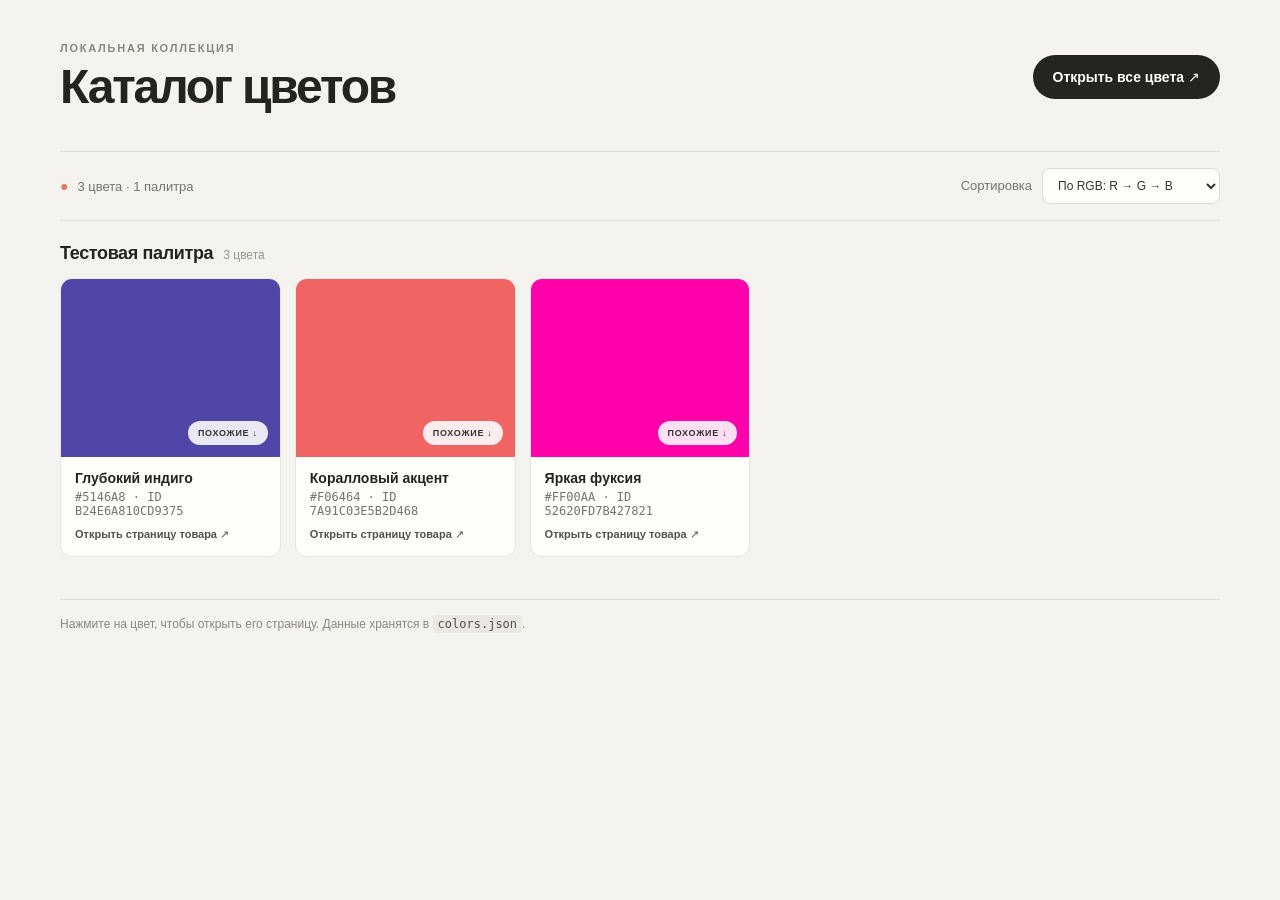
==== index.html @ 250d1fd6 "1" ====
<!doctype html>
<html lang="ru">
<head>
  <meta charset="utf-8">
  <meta name="viewport" content="width=device-width, initial-scale=1">
  <meta name="theme-color" content="#f5f3ef">
  <title>Каталог цветов</title>
  <link rel="stylesheet" href="styles.css">
</head>
<body>
  <main class="shell">
    <header class="topbar">
      <div>
        <p class="eyebrow">Локальная коллекция</p>
        <h1>Каталог цветов</h1>
      </div>
      <button class="button button-dark" id="openAll">Открыть все цвета ↗</button>
    </header>

    <section class="intro">
      <div><span class="intro-mark">●</span><span id="summary">Цвета из всех палитр</span></div>
      <label class="sort-control">Сортировка
        <select id="sort">
          <option value="rgb">По RGB: R → G → B</option>
          <option value="name">По названию</option>
          <option value="palette">По палитре</option>
        </select>
      </label>
    </section>

    <div id="groups" class="groups"></div>
    <footer>Нажмите на цвет, чтобы открыть его страницу. Данные хранятся в <code>colors.json</code>.</footer>
  </main>
  <script src="app.js"></script>
</body>
</html>
---- styles.css ----
:root{font-family:Arial,sans-serif;color:#23231f;background:#f5f3ef;font-synthesis:none;text-rendering:optimizeLegibility}*{box-sizing:border-box}body{margin:0;min-width:320px}.shell{max-width:1240px;margin:auto;padding:42px 40px 28px}.topbar{display:flex;align-items:center;justify-content:space-between;gap:20px}.eyebrow{font-size:11px;text-transform:uppercase;letter-spacing:.16em;color:#89877f;font-weight:700;margin:0 0 8px}h1{font:700 clamp(32px,5vw,48px)/1.06 Arial,sans-serif;letter-spacing:-.045em;margin:0}.button{border:0;border-radius:999px;padding:14px 20px;font:600 14px Arial,sans-serif;cursor:pointer;transition:transform .15s,background .15s}.button:hover{transform:translateY(-1px)}.button-dark{color:white;background:#25251f}.button-dark:hover{background:#414139}.intro{margin:38px 0 22px;padding:16px 0;border-top:1px solid #dedbd4;border-bottom:1px solid #dedbd4;display:flex;justify-content:space-between;align-items:center;gap:16px;color:#77756e;font-size:13px}.intro-mark{color:#e17860;font-size:14px;margin-right:9px}.sort-control{display:flex;align-items:center;gap:10px}.sort-control select{border:1px solid #dedbd4;border-radius:8px;background:#fffefa;color:#34342f;padding:9px 30px 9px 11px;font:500 12px Arial,sans-serif}.groups{display:grid;gap:34px}.palette-heading{display:flex;align-items:baseline;gap:10px;margin-bottom:14px}.palette-heading h2{font:700 18px Arial,sans-serif;margin:0;letter-spacing:-.02em}.palette-heading span{color:#99968e;font-size:12px}.color-grid{display:grid;grid-template-columns:repeat(auto-fill,minmax(190px,1fr));gap:14px}.color-card{background:#fffefa;border:1px solid #e8e5de;border-radius:12px;overflow:hidden;min-width:0;transition:transform .16s,box-shadow .16s;cursor:pointer}.color-card:hover,.color-card:focus-visible{transform:translateY(-3px);box-shadow:0 10px 25px #28251b16;outline:none}.swatch{height:178px;position:relative}.swatch:after{content:'ПОХОЖИЕ ↓';position:absolute;bottom:12px;right:12px;background:#ffffffdf;border-radius:999px;padding:7px 10px;font-size:9px;font-weight:700;letter-spacing:.08em;color:#333}.card-info{padding:13px 14px 14px}.color-name{font-weight:600;font-size:14px;white-space:nowrap;overflow:hidden;text-overflow:ellipsis}.color-code{font:12px ui-monospace,Consolas,monospace;color:#77756e;margin-top:4px}.open-link{display:inline-block;margin-top:10px;color:#545149;font-size:11px;font-weight:700;text-decoration:none}.open-link:hover{text-decoration:underline}.similar{display:none;border-top:1px solid #eeece6;padding:12px 14px 14px}.color-card.selected .similar{display:block}.similar-label{font-size:10px;text-transform:uppercase;letter-spacing:.1em;color:#918e85;margin-bottom:8px}.similar-list{display:flex;gap:7px}.similar-chip{width:31px;height:31px;border-radius:7px;border:1px solid #00000012;cursor:pointer;position:relative}.similar-chip:hover:after{content:attr(title);position:absolute;z-index:2;bottom:36px;left:50%;transform:translateX(-50%);white-space:nowrap;background:#25251f;color:#fff;padding:5px 7px;border-radius:5px;font-size:10px}.empty{border:1px dashed #d8d4cb;border-radius:12px;padding:32px;color:#817e75;text-align:center}footer{border-top:1px solid #dedbd4;margin-top:42px;padding-top:17px;color:#8b8881;font-size:12px}code{background:#ebe8e1;padding:2px 5px;border-radius:4px;color:#514f49}@media(max-width:640px){.shell{padding:26px 18px}.topbar{align-items:flex-start;flex-direction:column}.button{width:100%}.intro{align-items:flex-start;flex-direction:column;margin-top:25px}.color-grid{grid-template-columns:repeat(2,minmax(0,1fr));gap:10px}.swatch{height:145px}.palette-heading h2{font-size:16px}}
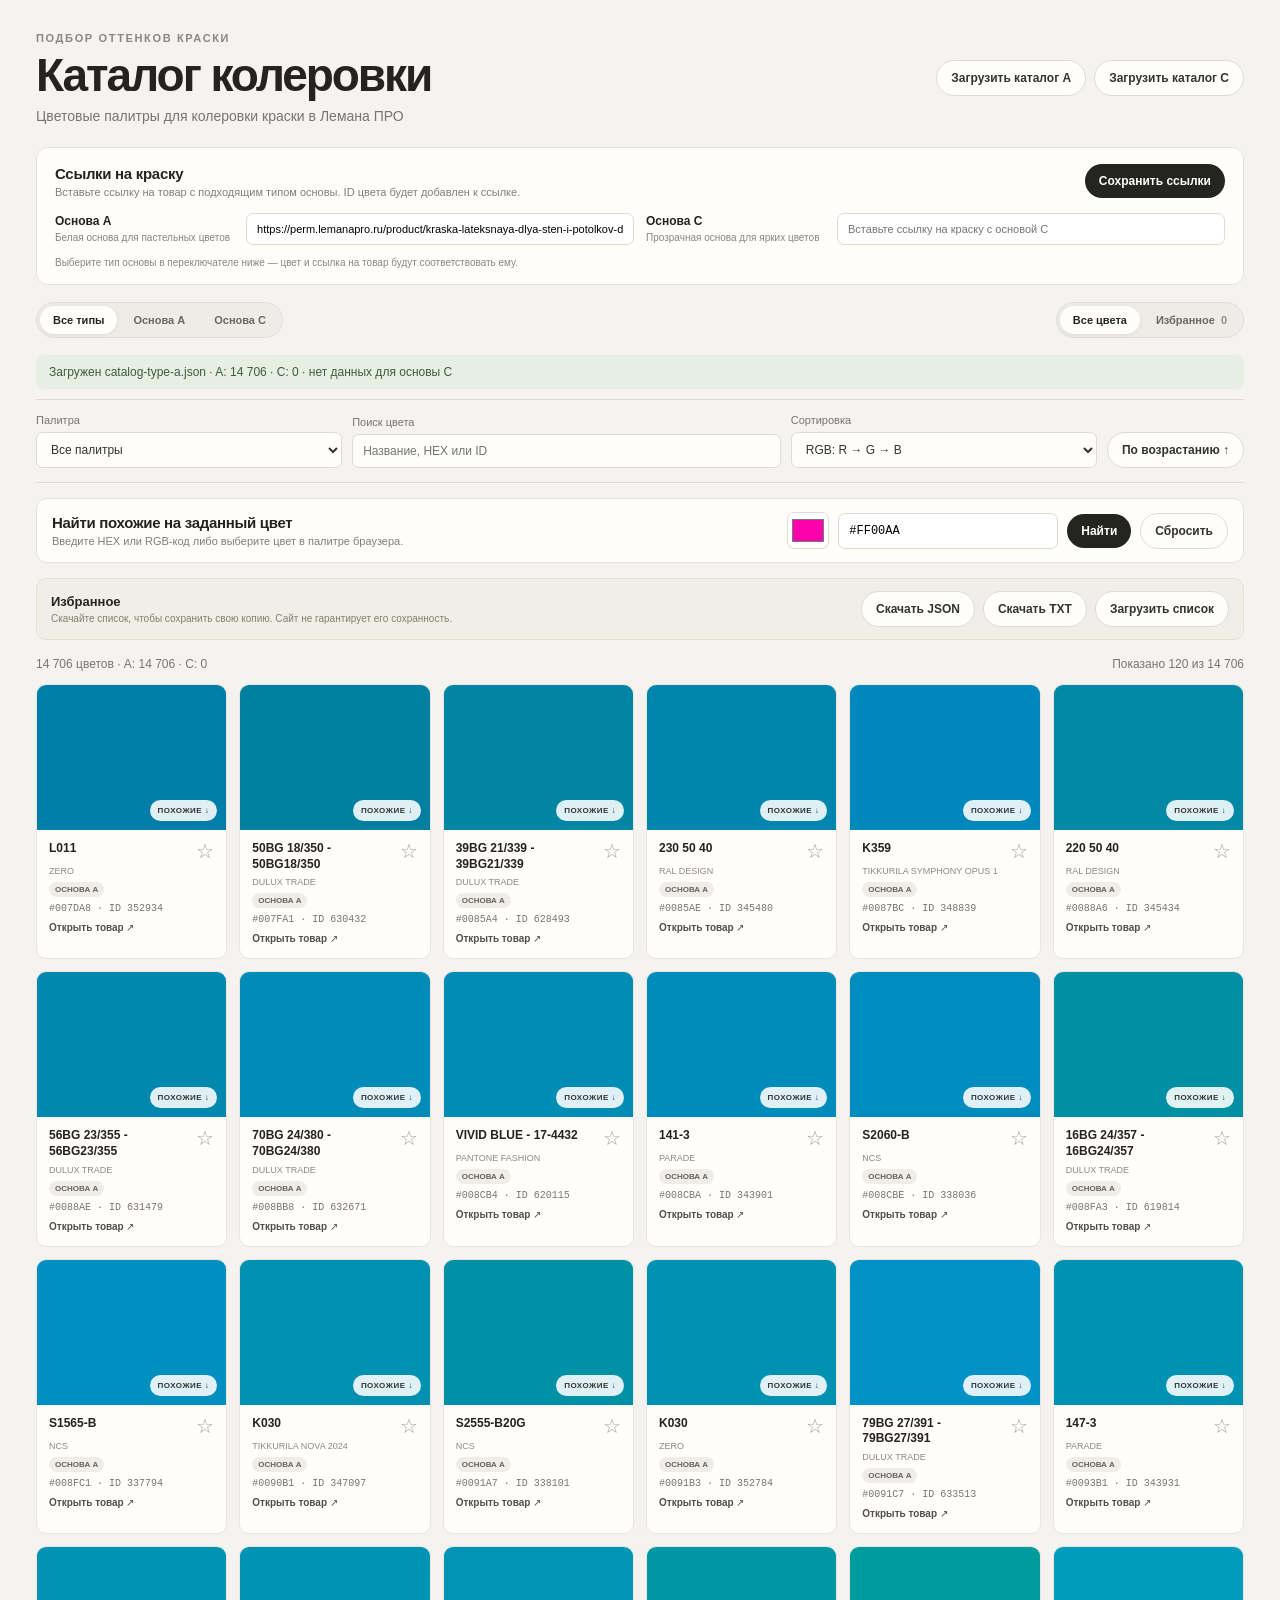
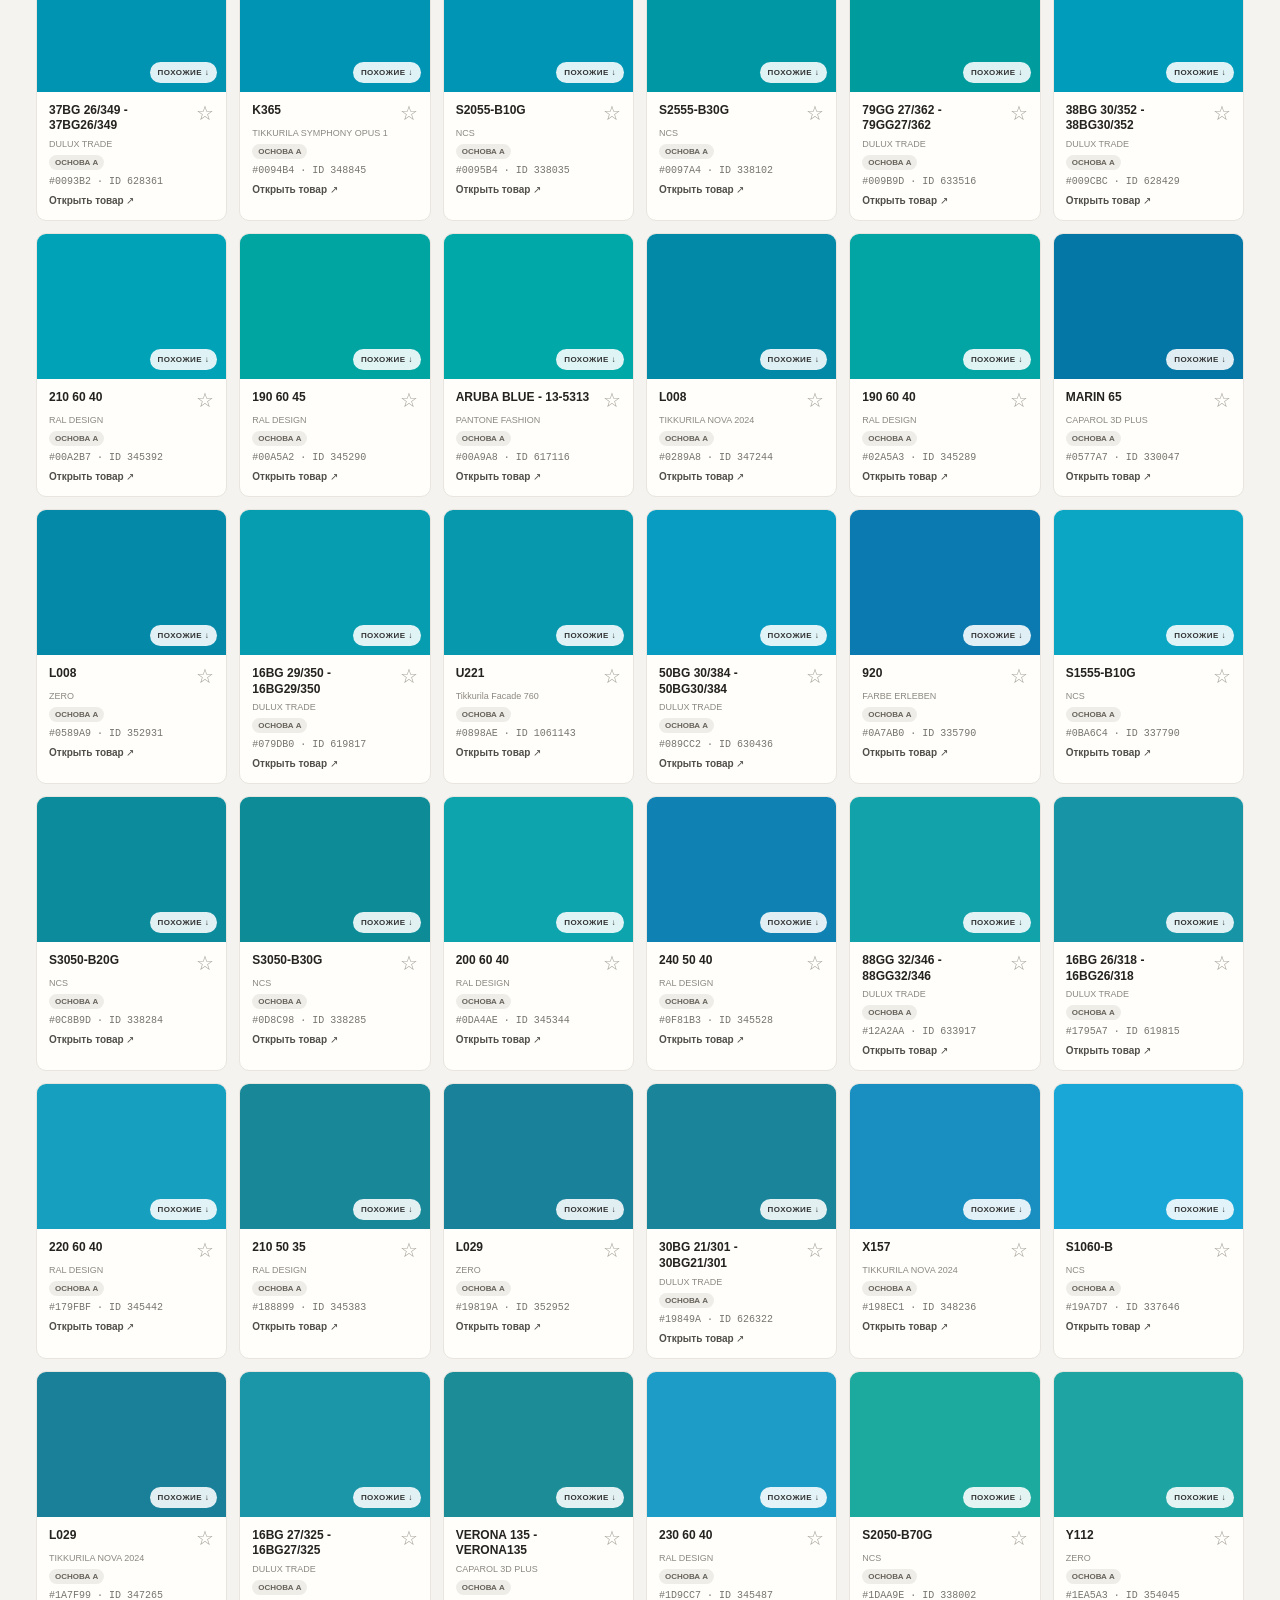
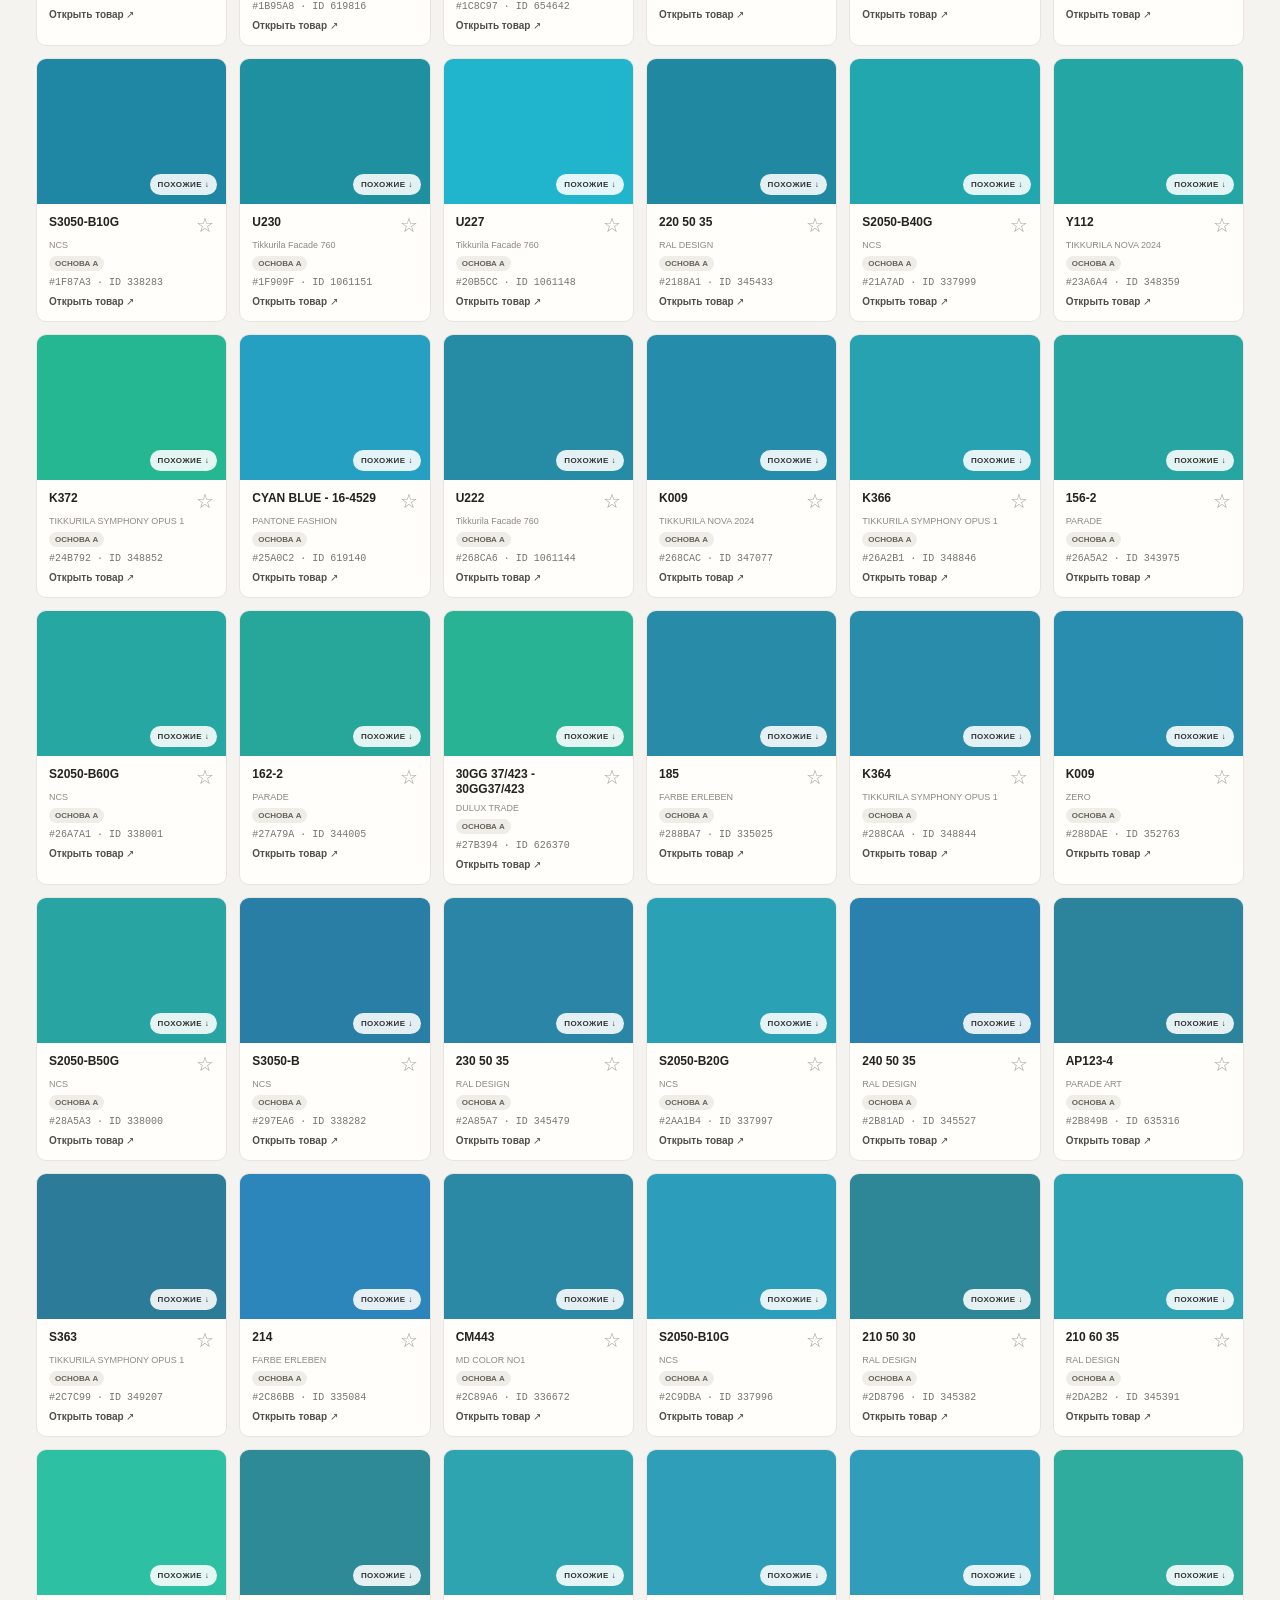
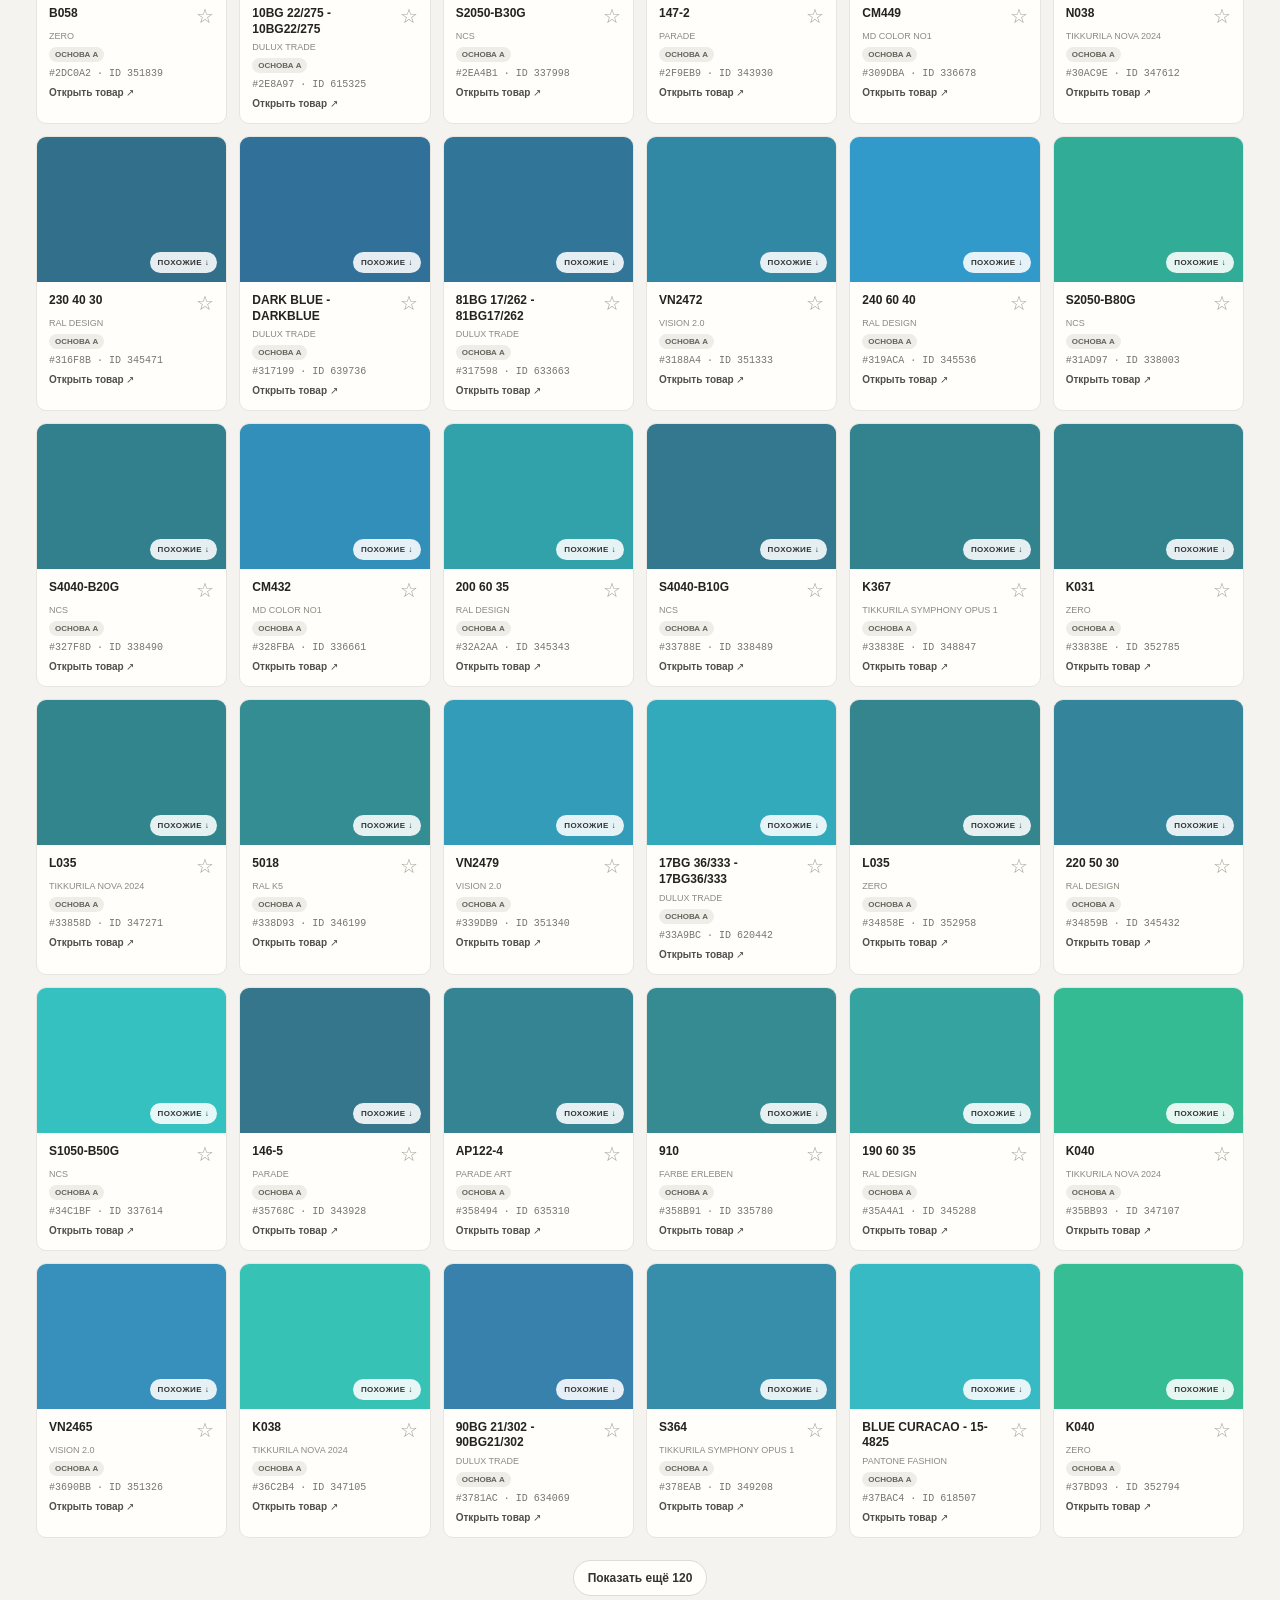
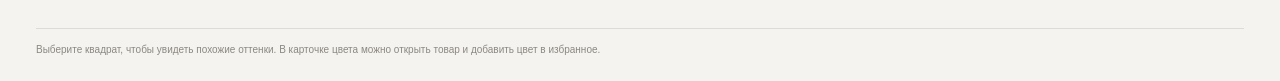
==== commit 3016588c: "2" ====
--- a/index.html
+++ b/index.html
@@ -4,32 +4,91 @@
   <meta charset="utf-8">
   <meta name="viewport" content="width=device-width, initial-scale=1">
   <meta name="theme-color" content="#f5f3ef">
-  <title>Каталог цветов</title>
+  <title>Каталог колеровки Лемана ПРО</title>
   <link rel="stylesheet" href="styles.css">
 </head>
 <body>
   <main class="shell">
     <header class="topbar">
       <div>
-        <p class="eyebrow">Локальная коллекция</p>
-        <h1>Каталог цветов</h1>
+        <p class="eyebrow">Подбор оттенков краски</p>
+        <h1>Каталог колеровки</h1>
+        <p class="subtitle">Цветовые палитры для колеровки краски в Лемана ПРО</p>
       </div>
-      <button class="button button-dark" id="openAll">Открыть все цвета ↗</button>
+      <div class="header-actions">
+        <button class="button button-light" id="loadAButton" type="button">Загрузить каталог A</button>
+        <input id="catalogAFile" type="file" accept=".json,application/json" hidden>
+        <button class="button button-light" id="loadCButton" type="button">Загрузить каталог C</button>
+        <input id="catalogCFile" type="file" accept=".json,application/json" hidden>
+      </div>
     </header>
 
-    <section class="intro">
-      <div><span class="intro-mark">●</span><span id="summary">Цвета из всех палитр</span></div>
-      <label class="sort-control">Сортировка
-        <select id="sort">
-          <option value="rgb">По RGB: R → G → B</option>
-          <option value="name">По названию</option>
-          <option value="palette">По палитре</option>
+    <section class="link-settings">
+      <div class="link-settings-title">
+        <div><h2>Ссылки на краску</h2><p>Вставьте ссылку на товар с подходящим типом основы. ID цвета будет добавлен к ссылке.</p></div>
+        <button id="saveLinks" class="button button-dark" type="button">Сохранить ссылки</button>
+      </div>
+      <div class="link-grid">
+        <label><span><b>Основа A</b><small>Белая основа для пастельных цветов</small></span><input id="linkA" type="url" placeholder="Вставьте ссылку на краску с основой A"></label>
+        <label><span><b>Основа C</b><small>Прозрачная основа для ярких цветов</small></span><input id="linkC" type="url" placeholder="Вставьте ссылку на краску с основой C"></label>
+      </div>
+      <p class="link-note">Выберите тип основы в переключателе ниже — цвет и ссылка на товар будут соответствовать ему.</p>
+    </section>
+
+    <section class="catalog-bar" aria-label="Тип основы и список">
+      <div class="segmented" id="typeTabs" aria-label="Тип основы">
+        <button type="button" class="active" data-type="all">Все типы</button>
+        <button type="button" data-type="A">Основа A</button>
+        <button type="button" data-type="C">Основа C</button>
+      </div>
+      <div class="segmented view-tabs" aria-label="Список цветов">
+        <button type="button" class="active" id="viewAll">Все цвета</button>
+        <button type="button" id="viewFavorites">Избранное <span id="favoriteCount">0</span></button>
+      </div>
+    </section>
+
+    <div id="status" class="status" role="status">Загружаю каталоги…</div>
+
+    <section class="toolbar" aria-label="Поиск и сортировка">
+      <label>Палитра<select id="paletteFilter" disabled><option value="">Все палитры</option></select></label>
+      <label class="search-label">Поиск цвета<input id="search" type="search" placeholder="Название, HEX или ID" disabled></label>
+      <label>Сортировка
+        <select id="sort" disabled>
+          <option value="rgb">RGB: R → G → B</option>
+          <option value="brightness">Яркость</option>
+          <option value="hue">Оттенок (hue)</option>
+          <option value="saturation">Насыщенность</option>
+          <option value="name">Название цвета</option>
+          <option value="palette">Название палитры</option>
+          <option value="similarity">Похожесть на выбранный цвет</option>
         </select>
       </label>
+      <button id="sortDirection" class="button button-light" type="button" disabled>По возрастанию ↑</button>
     </section>
 
-    <div id="groups" class="groups"></div>
-    <footer>Нажмите на цвет, чтобы открыть его страницу. Данные хранятся в <code>colors.json</code>.</footer>
+    <section class="color-search" aria-label="Поиск цвета по образцу">
+      <div class="color-search-copy"><h2>Найти похожие на заданный цвет</h2><p>Введите HEX или RGB-код либо выберите цвет в палитре браузера.</p></div>
+      <input id="referencePicker" type="color" value="#FF00AA" aria-label="Открыть цветовой круг">
+      <input id="referenceText" type="text" value="#FF00AA" placeholder="#FF00AA или rgb(255, 0, 170)" aria-label="HEX или RGB">
+      <button id="findSimilar" class="button button-dark" type="button" disabled>Найти</button>
+      <button id="clearSimilar" class="button button-light" type="button" disabled>Сбросить</button>
+    </section>
+
+    <section id="favoriteTools" class="favorite-tools" hidden>
+      <div><b>Избранное</b><small>Скачайте список, чтобы сохранить свою копию. Сайт не гарантирует его сохранность.</small></div>
+      <div class="favorite-actions">
+        <button id="downloadFavoritesJson" class="button button-light" type="button">Скачать JSON</button>
+        <button id="downloadFavoritesTxt" class="button button-light" type="button">Скачать TXT</button>
+        <button id="importFavoritesButton" class="button button-light" type="button">Загрузить список</button>
+        <input id="importFavoritesFile" type="file" accept=".json,application/json" hidden>
+        <button id="openFavorites" class="button button-dark" type="button" hidden>Открыть все результаты ↗</button>
+      </div>
+    </section>
+
+    <section class="results-head"><div id="summary">Каталоги не загружены</div><div id="resultCount"></div></section>
+    <div id="colorGrid" class="color-grid"></div>
+    <div class="more-wrap"><button id="showMore" class="button button-light" type="button" hidden>Показать ещё</button></div>
+    <footer>Выберите квадрат, чтобы увидеть похожие оттенки. В карточке цвета можно открыть товар и добавить цвет в избранное.</footer>
   </main>
   <script src="app.js"></script>
 </body>
--- a/styles.css
+++ b/styles.css
@@ -1 +1 @@
-:root{font-family:Arial,sans-serif;color:#23231f;background:#f5f3ef;font-synthesis:none;text-rendering:optimizeLegibility}*{box-sizing:border-box}body{margin:0;min-width:320px}.shell{max-width:1240px;margin:auto;padding:42px 40px 28px}.topbar{display:flex;align-items:center;justify-content:space-between;gap:20px}.eyebrow{font-size:11px;text-transform:uppercase;letter-spacing:.16em;color:#89877f;font-weight:700;margin:0 0 8px}h1{font:700 clamp(32px,5vw,48px)/1.06 Arial,sans-serif;letter-spacing:-.045em;margin:0}.button{border:0;border-radius:999px;padding:14px 20px;font:600 14px Arial,sans-serif;cursor:pointer;transition:transform .15s,background .15s}.button:hover{transform:translateY(-1px)}.button-dark{color:white;background:#25251f}.button-dark:hover{background:#414139}.intro{margin:38px 0 22px;padding:16px 0;border-top:1px solid #dedbd4;border-bottom:1px solid #dedbd4;display:flex;justify-content:space-between;align-items:center;gap:16px;color:#77756e;font-size:13px}.intro-mark{color:#e17860;font-size:14px;margin-right:9px}.sort-control{display:flex;align-items:center;gap:10px}.sort-control select{border:1px solid #dedbd4;border-radius:8px;background:#fffefa;color:#34342f;padding:9px 30px 9px 11px;font:500 12px Arial,sans-serif}.groups{display:grid;gap:34px}.palette-heading{display:flex;align-items:baseline;gap:10px;margin-bottom:14px}.palette-heading h2{font:700 18px Arial,sans-serif;margin:0;letter-spacing:-.02em}.palette-heading span{color:#99968e;font-size:12px}.color-grid{display:grid;grid-template-columns:repeat(auto-fill,minmax(190px,1fr));gap:14px}.color-card{background:#fffefa;border:1px solid #e8e5de;border-radius:12px;overflow:hidden;min-width:0;transition:transform .16s,box-shadow .16s;cursor:pointer}.color-card:hover,.color-card:focus-visible{transform:translateY(-3px);box-shadow:0 10px 25px #28251b16;outline:none}.swatch{height:178px;position:relative}.swatch:after{content:'ПОХОЖИЕ ↓';position:absolute;bottom:12px;right:12px;background:#ffffffdf;border-radius:999px;padding:7px 10px;font-size:9px;font-weight:700;letter-spacing:.08em;color:#333}.card-info{padding:13px 14px 14px}.color-name{font-weight:600;font-size:14px;white-space:nowrap;overflow:hidden;text-overflow:ellipsis}.color-code{font:12px ui-monospace,Consolas,monospace;color:#77756e;margin-top:4px}.open-link{display:inline-block;margin-top:10px;color:#545149;font-size:11px;font-weight:700;text-decoration:none}.open-link:hover{text-decoration:underline}.similar{display:none;border-top:1px solid #eeece6;padding:12px 14px 14px}.color-card.selected .similar{display:block}.similar-label{font-size:10px;text-transform:uppercase;letter-spacing:.1em;color:#918e85;margin-bottom:8px}.similar-list{display:flex;gap:7px}.similar-chip{width:31px;height:31px;border-radius:7px;border:1px solid #00000012;cursor:pointer;position:relative}.similar-chip:hover:after{content:attr(title);position:absolute;z-index:2;bottom:36px;left:50%;transform:translateX(-50%);white-space:nowrap;background:#25251f;color:#fff;padding:5px 7px;border-radius:5px;font-size:10px}.empty{border:1px dashed #d8d4cb;border-radius:12px;padding:32px;color:#817e75;text-align:center}footer{border-top:1px solid #dedbd4;margin-top:42px;padding-top:17px;color:#8b8881;font-size:12px}code{background:#ebe8e1;padding:2px 5px;border-radius:4px;color:#514f49}@media(max-width:640px){.shell{padding:26px 18px}.topbar{align-items:flex-start;flex-direction:column}.button{width:100%}.intro{align-items:flex-start;flex-direction:column;margin-top:25px}.color-grid{grid-template-columns:repeat(2,minmax(0,1fr));gap:10px}.swatch{height:145px}.palette-heading h2{font-size:16px}}
+:root{font-family:Arial,sans-serif;color:#24231f;background:#f5f3ef;font-synthesis:none;text-rendering:optimizeLegibility}*{box-sizing:border-box}body{margin:0;min-width:320px}.shell{max-width:1420px;margin:auto;padding:32px 36px 26px}.topbar{display:flex;align-items:center;justify-content:space-between;gap:24px}.eyebrow{font-size:11px;text-transform:uppercase;letter-spacing:.15em;color:#89877f;font-weight:700;margin:0 0 7px}h1{font-size:clamp(32px,4.6vw,46px);line-height:1.05;letter-spacing:-.045em;margin:0}.subtitle{font-size:14px;color:#77756e;margin:9px 0 0}.header-actions,.favorite-actions{display:flex;align-items:center;gap:8px;flex-wrap:wrap}.button{border:0;border-radius:999px;padding:10px 14px;font:600 12px Arial,sans-serif;cursor:pointer;transition:transform .15s,background .15s}.button:hover:not(:disabled){transform:translateY(-1px)}.button:disabled{opacity:.45;cursor:not-allowed}.button-dark{color:#fff;background:#25251f}.button-dark:hover:not(:disabled){background:#414139}.button-light{color:#34342f;background:#fffefa;border:1px solid #dedbd4}.button-light:hover:not(:disabled){background:#f0eee8}.link-settings{margin:23px 0 17px;padding:16px 18px;background:#fffefa;border:1px solid #e5e2db;border-radius:12px}.link-settings-title{display:flex;justify-content:space-between;align-items:center;gap:16px}.link-settings h2,.color-search h2{font-size:15px;margin:0 0 4px;letter-spacing:-.02em}.link-settings-title p,.color-search p{font-size:11px;color:#817e75;margin:0}.link-grid{display:grid;grid-template-columns:1fr 1fr;gap:12px;margin-top:15px}.link-grid label{display:grid;grid-template-columns:minmax(145px,.7fr) minmax(220px,1.5fr);align-items:center;gap:10px}.link-grid b,.link-grid small{display:block}.link-grid b{font-size:12px}.link-grid small{font-size:10px;line-height:1.3;color:#88857d;margin-top:3px}.link-grid input{width:100%;min-width:0;border:1px solid #dedbd4;border-radius:7px;padding:9px 10px;font:11px Arial,sans-serif;background:#fff}.link-note{margin:12px 0 0;color:#8a877e;font-size:10px}.catalog-bar{display:flex;justify-content:space-between;align-items:center;gap:12px;margin:17px 0}.segmented{display:inline-flex;gap:3px;padding:3px;border-radius:999px;border:1px solid #e2dfd8;background:#eeece6}.segmented button{border:0;border-radius:999px;padding:8px 13px;background:transparent;color:#69675f;font:600 11px Arial,sans-serif;cursor:pointer}.segmented button.active{background:#fffefa;color:#25251f;box-shadow:0 1px 4px #00000012}.view-tabs #favoriteCount{color:#948f84;margin-left:3px}.status{margin:10px 0;padding:10px 13px;border-radius:8px;background:#eeece6;color:#615f58;font-size:12px}.status.error{background:#f8e7e3;color:#8b3527}.status.success{background:#e7efe5;color:#3d5c3c}.toolbar{display:grid;grid-template-columns:minmax(175px,1fr) minmax(220px,1.4fr) minmax(180px,1fr) auto;gap:10px;align-items:end;padding:14px 0;border-top:1px solid #dedbd4;border-bottom:1px solid #dedbd4}.toolbar label{display:flex;flex-direction:column;gap:6px;color:#77756e;font-size:11px}.toolbar select,.toolbar input{min-width:0;width:100%;border:1px solid #dedbd4;border-radius:7px;background:#fffefa;color:#34342f;padding:9px 10px;font:12px Arial,sans-serif}.toolbar select:disabled,.toolbar input:disabled{opacity:.6}.color-search{display:flex;align-items:center;gap:9px;margin:15px 0;padding:13px 15px;background:#fffefa;border:1px solid #e5e2db;border-radius:11px}.color-search-copy{margin-right:auto}.color-search h2{font-size:15px;margin:0 0 4px;letter-spacing:-.02em}.color-search p{font-size:11px;color:#817e75;margin:0}.color-search input[type=color]{width:42px;height:37px;padding:2px;border:1px solid #dedbd4;border-radius:7px;background:#fff;cursor:pointer}.color-search input[type=text]{width:220px;max-width:28vw;border:1px solid #dedbd4;border-radius:7px;padding:10px;font:12px ui-monospace,Consolas,monospace}.favorite-tools{display:flex;justify-content:space-between;align-items:center;gap:15px;margin:14px 0;padding:12px 14px;background:#f1eee7;border:1px solid #e4e0d8;border-radius:10px}.favorite-tools b,.favorite-tools small{display:block}.favorite-tools b{font-size:13px}.favorite-tools small{margin-top:4px;color:#817e75;font-size:10px}.results-head{display:flex;justify-content:space-between;align-items:center;gap:12px;margin:17px 0 13px;color:#77756e;font-size:12px}.color-grid{display:grid;grid-template-columns:repeat(auto-fill,minmax(168px,1fr));gap:12px}.color-card{background:#fffefa;border:1px solid #e8e5de;border-radius:10px;overflow:hidden;min-width:0;transition:transform .15s,box-shadow .15s;cursor:pointer}.color-card:hover,.color-card:focus-visible{transform:translateY(-2px);box-shadow:0 8px 20px #28251b16;outline:none}.swatch{height:145px;position:relative}.swatch:after{content:'ПОХОЖИЕ ↓';position:absolute;bottom:9px;right:9px;background:#ffffffdf;border-radius:999px;padding:6px 8px;font-size:8px;font-weight:700;letter-spacing:.06em;color:#333}.card-info{padding:11px 12px 12px}.color-name{display:flex;justify-content:space-between;align-items:flex-start;gap:4px;font-weight:700;font-size:12px;line-height:1.3;min-height:16px;overflow-wrap:anywhere}.palette-name{font-size:9px;color:#8c8981;margin-top:5px;white-space:nowrap;overflow:hidden;text-overflow:ellipsis}.type-badge{display:inline-block;margin-top:6px;padding:3px 6px;border-radius:999px;background:#efede7;color:#66635c;font-size:8px;font-weight:700}.color-code{font:10px ui-monospace,Consolas,monospace;color:#77756e;margin-top:6px}.open-link{display:inline-block;margin-top:8px;color:#514f49;font-size:10px;font-weight:700;text-decoration:none}.open-link:hover{text-decoration:underline}.open-link.disabled{color:#aaa;text-decoration:none;cursor:not-allowed}.favorite-toggle{flex:0 0 auto;border:0;background:transparent;color:#a3a096;font-size:20px;line-height:1;cursor:pointer;padding:0 0 0 7px}.favorite-toggle.active{color:#d56f55}.similar{display:none;border-top:1px solid #eeece6;padding:10px 12px 12px}.color-card.selected .similar{display:block}.similar-label{font-size:9px;text-transform:uppercase;letter-spacing:.09em;color:#918e85;margin-bottom:8px}.similar-list{display:grid;grid-template-columns:repeat(5,minmax(0,1fr));gap:6px}.similar-item{min-width:0;border:0;padding:0;background:transparent;cursor:pointer;text-align:left}.similar-chip{display:block;width:100%;aspect-ratio:1;border-radius:5px;border:1px solid #00000012}.similar-name{display:block;margin-top:3px;overflow:hidden;text-overflow:ellipsis;white-space:nowrap;font-size:8px;color:#68665f}.empty{grid-column:1/-1;border:1px dashed #d8d4cb;border-radius:12px;padding:35px;color:#817e75;text-align:center}.more-wrap{display:flex;justify-content:center;padding:22px 0 0}footer{border-top:1px solid #dedbd4;margin-top:32px;padding-top:15px;color:#8b8881;font-size:10px}@media(max-width:900px){.toolbar{grid-template-columns:1fr 1fr}.search-label{grid-column:1/-1;grid-row:1}.toolbar .button{width:100%}.color-search{flex-wrap:wrap}.color-search-copy{flex:1 1 100%}.link-grid label{grid-template-columns:1fr}.favorite-tools{align-items:flex-start;flex-direction:column}}@media(max-width:620px){.shell{padding:22px 14px}.topbar{align-items:flex-start;flex-direction:column}.header-actions{width:100%}.header-actions .button{flex:1}.link-settings-title{align-items:flex-start;flex-direction:column}.link-grid{grid-template-columns:1fr}.link-grid label{grid-template-columns:minmax(130px,.7fr) minmax(160px,1.3fr)}.catalog-bar{align-items:flex-start;flex-direction:column}.segmented{width:100%;justify-content:space-between}.segmented button{flex:1;padding:9px 8px}.toolbar{grid-template-columns:1fr 1fr}.color-search input[type=text]{flex:1;width:auto;max-width:none}.color-search-copy{flex:1 1 100%}.color-search .button{flex:1}.color-grid{grid-template-columns:repeat(2,minmax(0,1fr));gap:9px}.swatch{height:130px}}
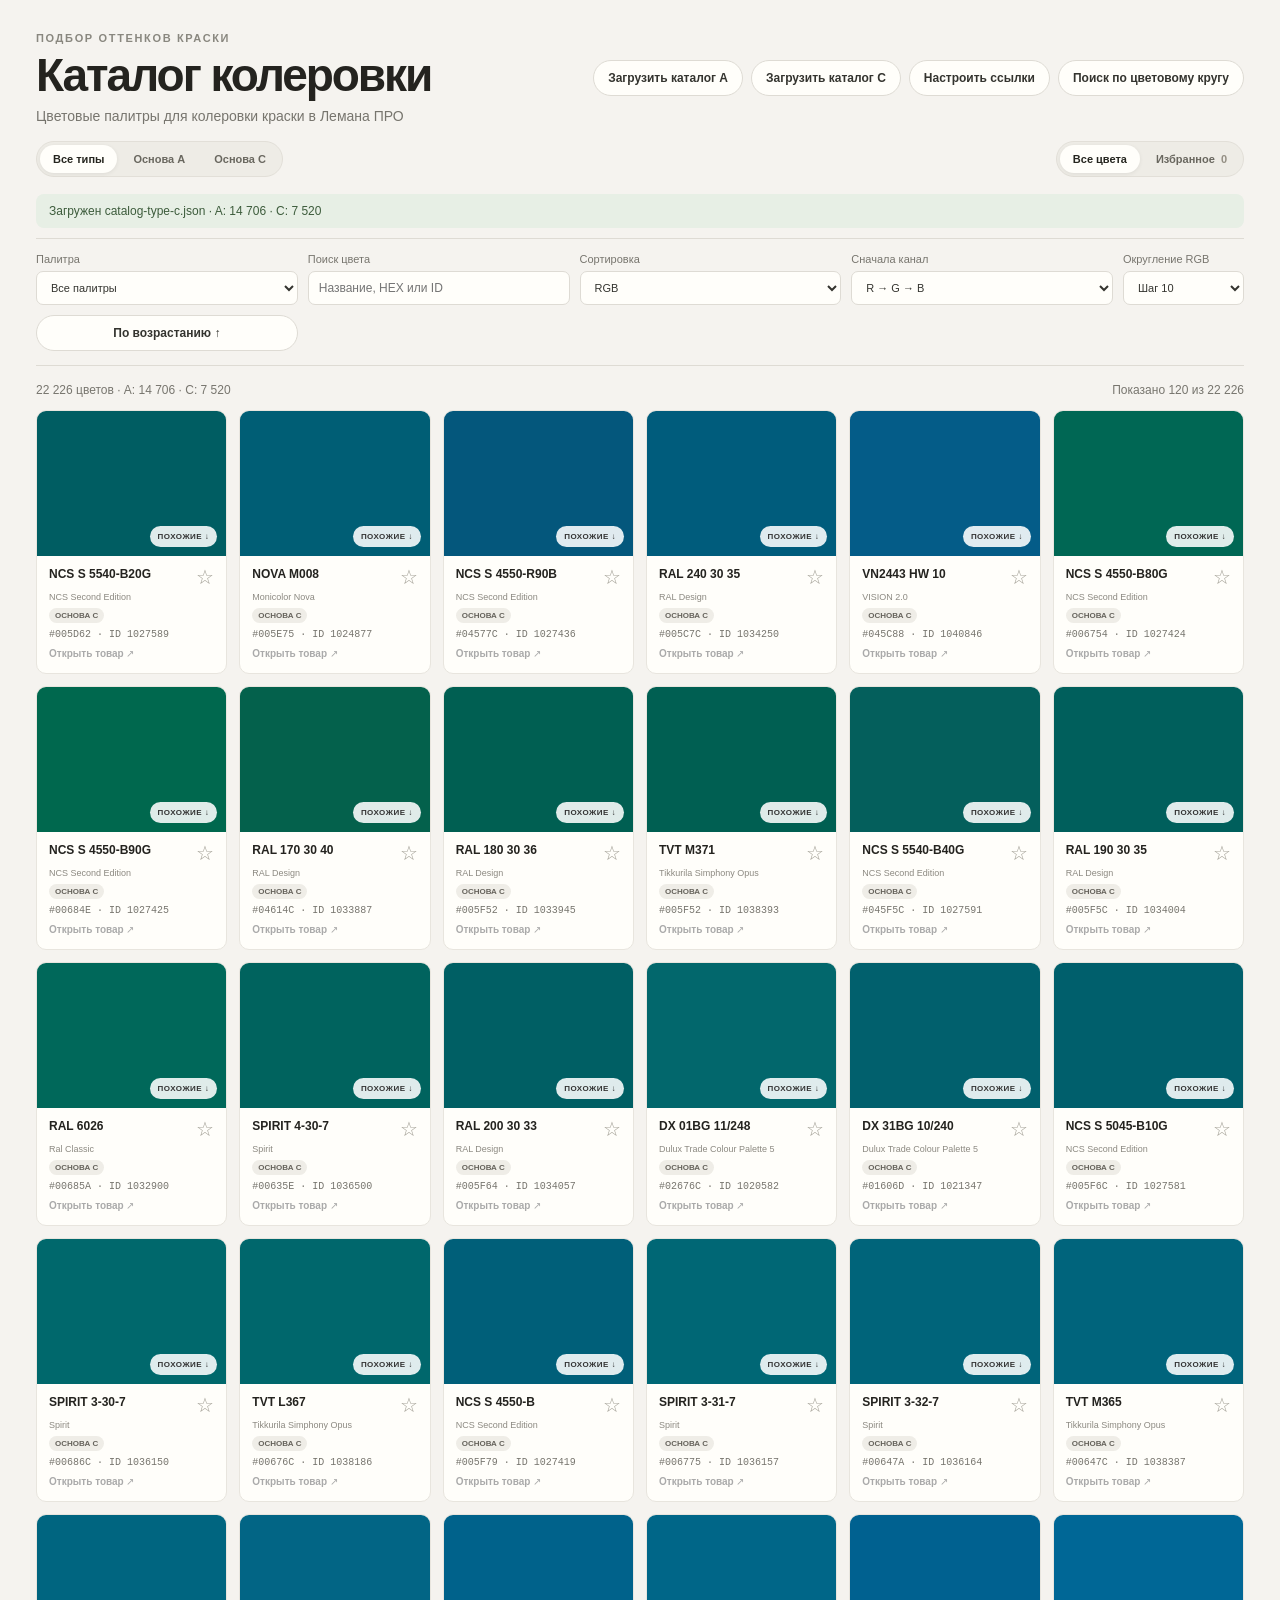
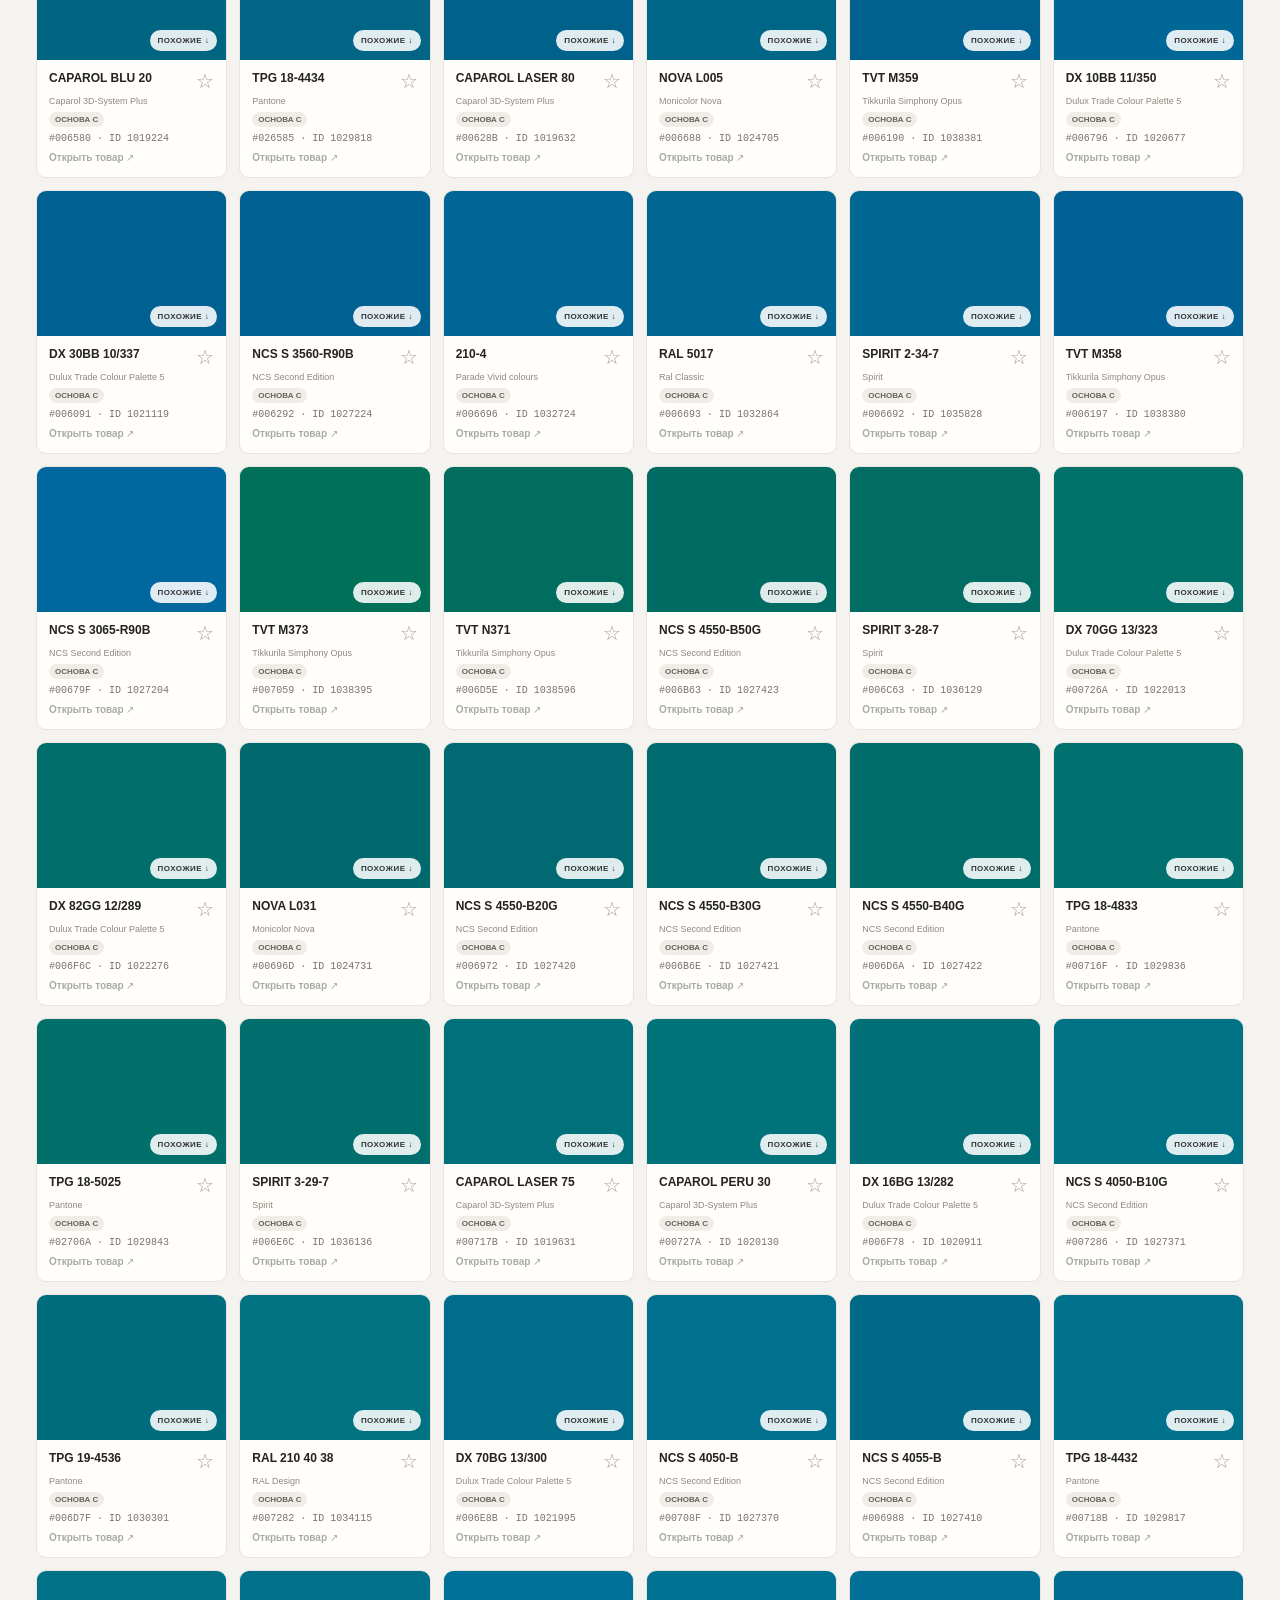
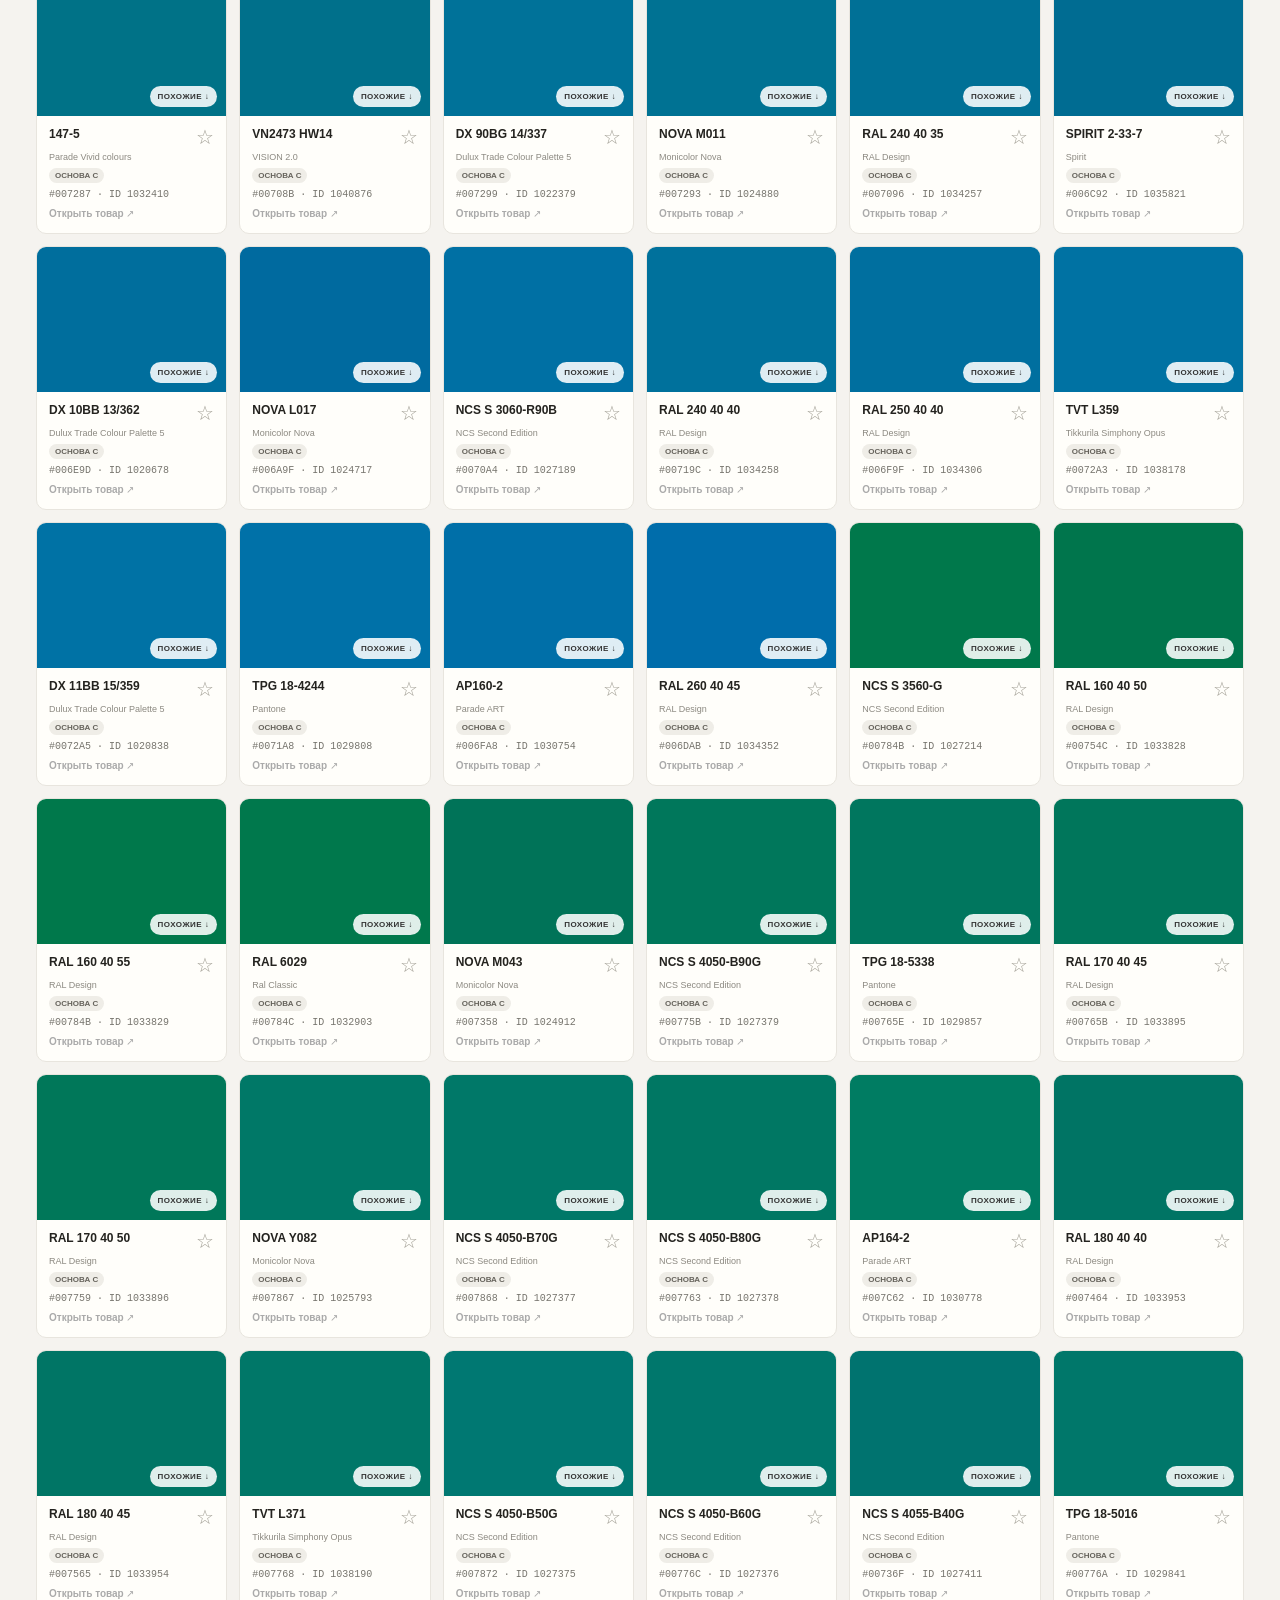
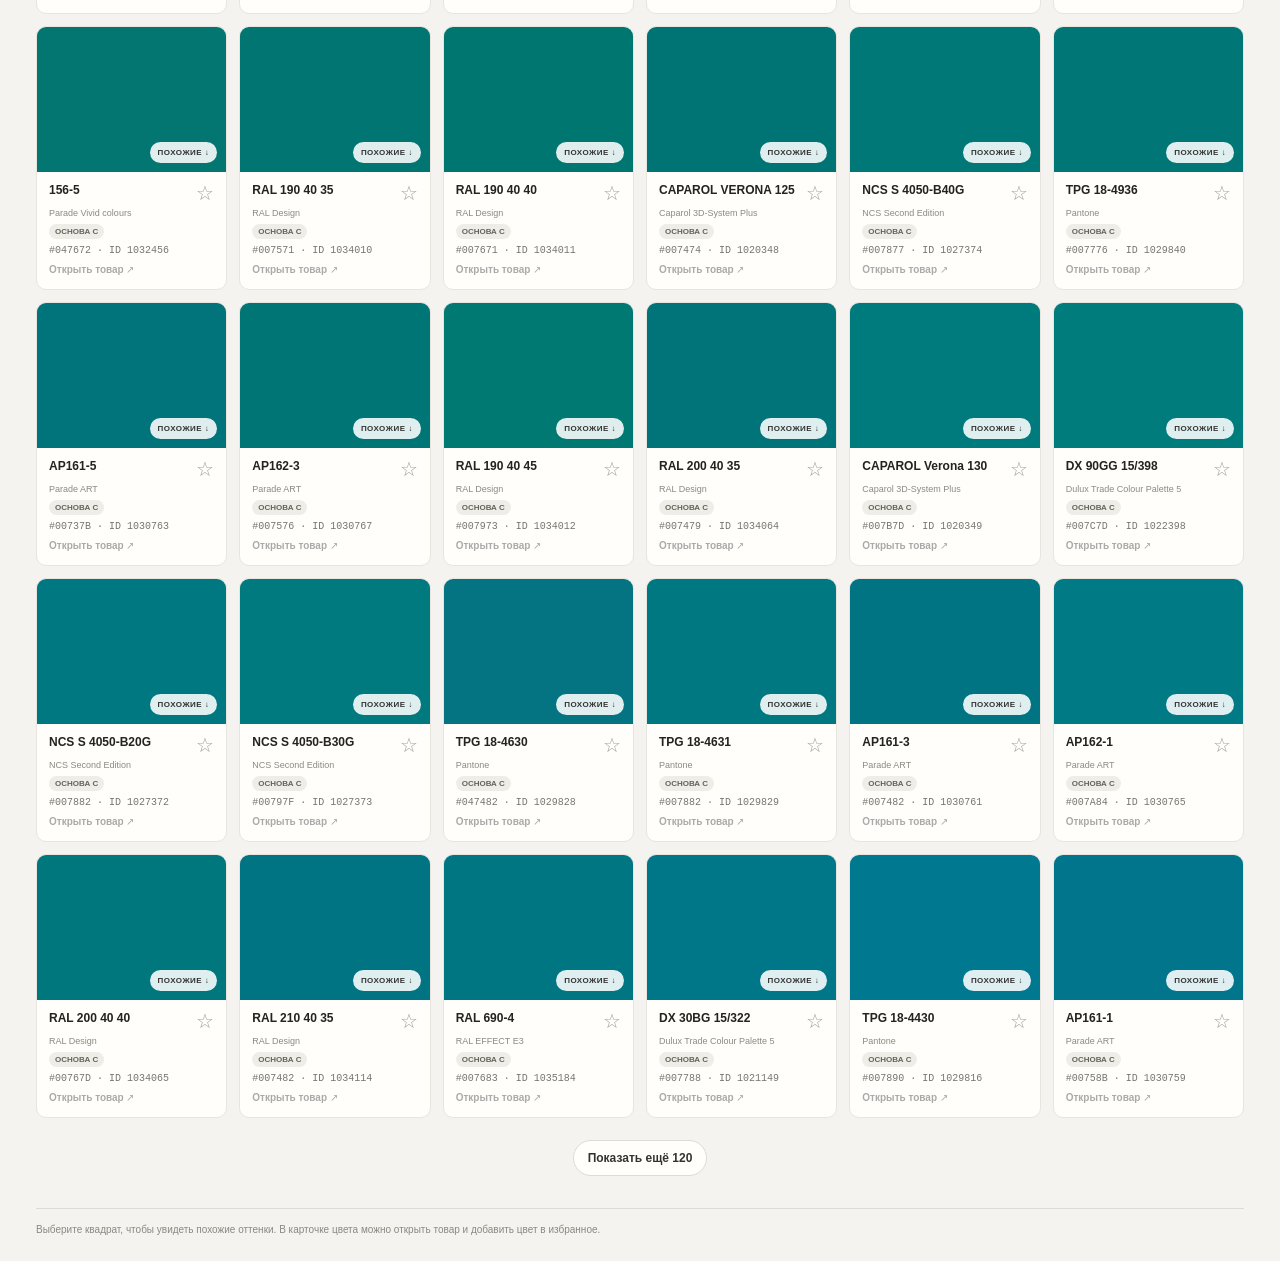
==== commit 9bd37ed2: "3" ====
--- a/index.html
+++ b/index.html
@@ -20,10 +20,12 @@
         <input id="catalogAFile" type="file" accept=".json,application/json" hidden>
         <button class="button button-light" id="loadCButton" type="button">Загрузить каталог C</button>
         <input id="catalogCFile" type="file" accept=".json,application/json" hidden>
+        <button class="button button-light" id="toggleLinksPanel" type="button" aria-expanded="false">Настроить ссылки</button>
+        <button class="button button-light" id="toggleColorSearch" type="button" aria-expanded="false">Поиск по цветовому кругу</button>
       </div>
     </header>
 
-    <section class="link-settings">
+    <section class="link-settings" id="linkSettings" hidden>
       <div class="link-settings-title">
         <div><h2>Ссылки на краску</h2><p>Вставьте ссылку на товар с подходящим типом основы. ID цвета будет добавлен к ссылке.</p></div>
         <button id="saveLinks" class="button button-dark" type="button">Сохранить ссылки</button>
@@ -54,19 +56,36 @@
       <label class="search-label">Поиск цвета<input id="search" type="search" placeholder="Название, HEX или ID" disabled></label>
       <label>Сортировка
         <select id="sort" disabled>
-          <option value="rgb">RGB: R → G → B</option>
+          <option value="rgb">RGB</option>
           <option value="brightness">Яркость</option>
           <option value="hue">Оттенок (hue)</option>
           <option value="saturation">Насыщенность</option>
           <option value="name">Название цвета</option>
           <option value="palette">Название палитры</option>
-          <option value="similarity">Похожесть на выбранный цвет</option>
+        </select>
+      </label>
+      <label id="rgbPrimaryControl">Сначала канал
+        <select id="rgbPrimary" disabled>
+          <option value="RGB">R → G → B</option>
+          <option value="RBG">R → B → G</option>
+          <option value="GBR">G → B → R</option>
+          <option value="GRB">G → R → B</option>
+          <option value="BRG">B → R → G</option>
+          <option value="BGR">B → G → R</option>
+        </select>
+      </label>
+      <label id="rgbStepControl">Округление RGB
+        <select id="rgbStep" disabled>
+          <option value="1">Без округления</option>
+          <option value="5">Шаг 5</option>
+          <option value="10" selected>Шаг 10</option>
+          <option value="20">Шаг 20</option>
         </select>
       </label>
       <button id="sortDirection" class="button button-light" type="button" disabled>По возрастанию ↑</button>
     </section>
 
-    <section class="color-search" aria-label="Поиск цвета по образцу">
+    <section class="color-search" id="colorSearchPanel" aria-label="Поиск цвета по образцу" hidden>
       <div class="color-search-copy"><h2>Найти похожие на заданный цвет</h2><p>Введите HEX или RGB-код либо выберите цвет в палитре браузера.</p></div>
       <input id="referencePicker" type="color" value="#FF00AA" aria-label="Открыть цветовой круг">
       <input id="referenceText" type="text" value="#FF00AA" placeholder="#FF00AA или rgb(255, 0, 170)" aria-label="HEX или RGB">
--- a/styles.css
+++ b/styles.css
@@ -1 +1,2 @@
 :root{font-family:Arial,sans-serif;color:#24231f;background:#f5f3ef;font-synthesis:none;text-rendering:optimizeLegibility}*{box-sizing:border-box}body{margin:0;min-width:320px}.shell{max-width:1420px;margin:auto;padding:32px 36px 26px}.topbar{display:flex;align-items:center;justify-content:space-between;gap:24px}.eyebrow{font-size:11px;text-transform:uppercase;letter-spacing:.15em;color:#89877f;font-weight:700;margin:0 0 7px}h1{font-size:clamp(32px,4.6vw,46px);line-height:1.05;letter-spacing:-.045em;margin:0}.subtitle{font-size:14px;color:#77756e;margin:9px 0 0}.header-actions,.favorite-actions{display:flex;align-items:center;gap:8px;flex-wrap:wrap}.button{border:0;border-radius:999px;padding:10px 14px;font:600 12px Arial,sans-serif;cursor:pointer;transition:transform .15s,background .15s}.button:hover:not(:disabled){transform:translateY(-1px)}.button:disabled{opacity:.45;cursor:not-allowed}.button-dark{color:#fff;background:#25251f}.button-dark:hover:not(:disabled){background:#414139}.button-light{color:#34342f;background:#fffefa;border:1px solid #dedbd4}.button-light:hover:not(:disabled){background:#f0eee8}.link-settings{margin:23px 0 17px;padding:16px 18px;background:#fffefa;border:1px solid #e5e2db;border-radius:12px}.link-settings-title{display:flex;justify-content:space-between;align-items:center;gap:16px}.link-settings h2,.color-search h2{font-size:15px;margin:0 0 4px;letter-spacing:-.02em}.link-settings-title p,.color-search p{font-size:11px;color:#817e75;margin:0}.link-grid{display:grid;grid-template-columns:1fr 1fr;gap:12px;margin-top:15px}.link-grid label{display:grid;grid-template-columns:minmax(145px,.7fr) minmax(220px,1.5fr);align-items:center;gap:10px}.link-grid b,.link-grid small{display:block}.link-grid b{font-size:12px}.link-grid small{font-size:10px;line-height:1.3;color:#88857d;margin-top:3px}.link-grid input{width:100%;min-width:0;border:1px solid #dedbd4;border-radius:7px;padding:9px 10px;font:11px Arial,sans-serif;background:#fff}.link-note{margin:12px 0 0;color:#8a877e;font-size:10px}.catalog-bar{display:flex;justify-content:space-between;align-items:center;gap:12px;margin:17px 0}.segmented{display:inline-flex;gap:3px;padding:3px;border-radius:999px;border:1px solid #e2dfd8;background:#eeece6}.segmented button{border:0;border-radius:999px;padding:8px 13px;background:transparent;color:#69675f;font:600 11px Arial,sans-serif;cursor:pointer}.segmented button.active{background:#fffefa;color:#25251f;box-shadow:0 1px 4px #00000012}.view-tabs #favoriteCount{color:#948f84;margin-left:3px}.status{margin:10px 0;padding:10px 13px;border-radius:8px;background:#eeece6;color:#615f58;font-size:12px}.status.error{background:#f8e7e3;color:#8b3527}.status.success{background:#e7efe5;color:#3d5c3c}.toolbar{display:grid;grid-template-columns:minmax(175px,1fr) minmax(220px,1.4fr) minmax(180px,1fr) auto;gap:10px;align-items:end;padding:14px 0;border-top:1px solid #dedbd4;border-bottom:1px solid #dedbd4}.toolbar label{display:flex;flex-direction:column;gap:6px;color:#77756e;font-size:11px}.toolbar select,.toolbar input{min-width:0;width:100%;border:1px solid #dedbd4;border-radius:7px;background:#fffefa;color:#34342f;padding:9px 10px;font:12px Arial,sans-serif}.toolbar select:disabled,.toolbar input:disabled{opacity:.6}.color-search{display:flex;align-items:center;gap:9px;margin:15px 0;padding:13px 15px;background:#fffefa;border:1px solid #e5e2db;border-radius:11px}.color-search-copy{margin-right:auto}.color-search h2{font-size:15px;margin:0 0 4px;letter-spacing:-.02em}.color-search p{font-size:11px;color:#817e75;margin:0}.color-search input[type=color]{width:42px;height:37px;padding:2px;border:1px solid #dedbd4;border-radius:7px;background:#fff;cursor:pointer}.color-search input[type=text]{width:220px;max-width:28vw;border:1px solid #dedbd4;border-radius:7px;padding:10px;font:12px ui-monospace,Consolas,monospace}.favorite-tools{display:flex;justify-content:space-between;align-items:center;gap:15px;margin:14px 0;padding:12px 14px;background:#f1eee7;border:1px solid #e4e0d8;border-radius:10px}.favorite-tools b,.favorite-tools small{display:block}.favorite-tools b{font-size:13px}.favorite-tools small{margin-top:4px;color:#817e75;font-size:10px}.results-head{display:flex;justify-content:space-between;align-items:center;gap:12px;margin:17px 0 13px;color:#77756e;font-size:12px}.color-grid{display:grid;grid-template-columns:repeat(auto-fill,minmax(168px,1fr));gap:12px}.color-card{background:#fffefa;border:1px solid #e8e5de;border-radius:10px;overflow:hidden;min-width:0;transition:transform .15s,box-shadow .15s;cursor:pointer}.color-card:hover,.color-card:focus-visible{transform:translateY(-2px);box-shadow:0 8px 20px #28251b16;outline:none}.swatch{height:145px;position:relative}.swatch:after{content:'ПОХОЖИЕ ↓';position:absolute;bottom:9px;right:9px;background:#ffffffdf;border-radius:999px;padding:6px 8px;font-size:8px;font-weight:700;letter-spacing:.06em;color:#333}.card-info{padding:11px 12px 12px}.color-name{display:flex;justify-content:space-between;align-items:flex-start;gap:4px;font-weight:700;font-size:12px;line-height:1.3;min-height:16px;overflow-wrap:anywhere}.palette-name{font-size:9px;color:#8c8981;margin-top:5px;white-space:nowrap;overflow:hidden;text-overflow:ellipsis}.type-badge{display:inline-block;margin-top:6px;padding:3px 6px;border-radius:999px;background:#efede7;color:#66635c;font-size:8px;font-weight:700}.color-code{font:10px ui-monospace,Consolas,monospace;color:#77756e;margin-top:6px}.open-link{display:inline-block;margin-top:8px;color:#514f49;font-size:10px;font-weight:700;text-decoration:none}.open-link:hover{text-decoration:underline}.open-link.disabled{color:#aaa;text-decoration:none;cursor:not-allowed}.favorite-toggle{flex:0 0 auto;border:0;background:transparent;color:#a3a096;font-size:20px;line-height:1;cursor:pointer;padding:0 0 0 7px}.favorite-toggle.active{color:#d56f55}.similar{display:none;border-top:1px solid #eeece6;padding:10px 12px 12px}.color-card.selected .similar{display:block}.similar-label{font-size:9px;text-transform:uppercase;letter-spacing:.09em;color:#918e85;margin-bottom:8px}.similar-list{display:grid;grid-template-columns:repeat(5,minmax(0,1fr));gap:6px}.similar-item{min-width:0;border:0;padding:0;background:transparent;cursor:pointer;text-align:left}.similar-chip{display:block;width:100%;aspect-ratio:1;border-radius:5px;border:1px solid #00000012}.similar-name{display:block;margin-top:3px;overflow:hidden;text-overflow:ellipsis;white-space:nowrap;font-size:8px;color:#68665f}.empty{grid-column:1/-1;border:1px dashed #d8d4cb;border-radius:12px;padding:35px;color:#817e75;text-align:center}.more-wrap{display:flex;justify-content:center;padding:22px 0 0}footer{border-top:1px solid #dedbd4;margin-top:32px;padding-top:15px;color:#8b8881;font-size:10px}@media(max-width:900px){.toolbar{grid-template-columns:1fr 1fr}.search-label{grid-column:1/-1;grid-row:1}.toolbar .button{width:100%}.color-search{flex-wrap:wrap}.color-search-copy{flex:1 1 100%}.link-grid label{grid-template-columns:1fr}.favorite-tools{align-items:flex-start;flex-direction:column}}@media(max-width:620px){.shell{padding:22px 14px}.topbar{align-items:flex-start;flex-direction:column}.header-actions{width:100%}.header-actions .button{flex:1}.link-settings-title{align-items:flex-start;flex-direction:column}.link-grid{grid-template-columns:1fr}.link-grid label{grid-template-columns:minmax(130px,.7fr) minmax(160px,1.3fr)}.catalog-bar{align-items:flex-start;flex-direction:column}.segmented{width:100%;justify-content:space-between}.segmented button{flex:1;padding:9px 8px}.toolbar{grid-template-columns:1fr 1fr}.color-search input[type=text]{flex:1;width:auto;max-width:none}.color-search-copy{flex:1 1 100%}.color-search .button{flex:1}.color-grid{grid-template-columns:repeat(2,minmax(0,1fr));gap:9px}.swatch{height:130px}}
+[hidden]{display:none!important}.header-actions{max-width:720px}.toolbar{grid-template-columns:repeat(4,minmax(145px,1fr)) auto}.toolbar label select{font-size:11px}.reset-ready{background:#b8402d!important;color:#fff!important;border-color:#a93625!important;box-shadow:0 0 0 3px #b8402d24}.panel-active{background:#f8e8e3!important;border-color:#d16b55!important;color:#8b3527!important}.link-settings[hidden],.color-search[hidden],.favorite-tools[hidden]{display:none!important}@media(max-width:1100px){.toolbar{grid-template-columns:repeat(3,minmax(145px,1fr))}.toolbar .button{grid-column:1/-1}}@media(max-width:760px){.header-actions{max-width:none}.toolbar{grid-template-columns:1fr 1fr}.toolbar .button{grid-column:auto}.color-search{align-items:center}.link-grid{grid-template-columns:1fr}}@media(max-width:620px){.header-actions{display:grid;grid-template-columns:1fr 1fr}.header-actions .button{width:100%}.toolbar{grid-template-columns:1fr 1fr}.toolbar .button{grid-column:1/-1}.color-search{align-items:stretch}}
